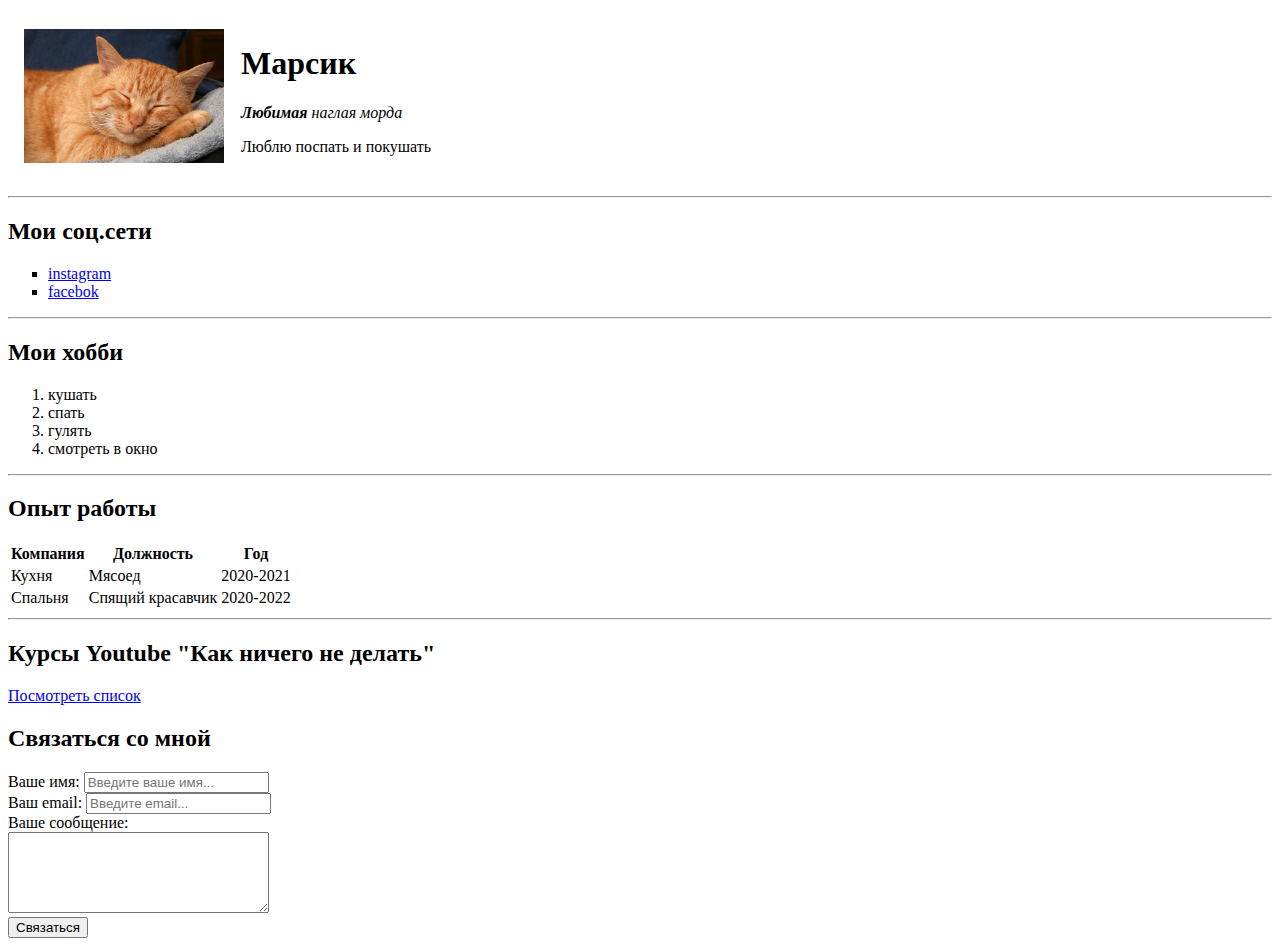
==== index.html @ fb39f142 "Create cv" ====
<!DOCTYPE html>
<html lang>
<head>
    <meta charset="UTF-8">
 <title>Resume Likusya</title>
</head>
<body>
  <table cellspacing="15">
<tr>
  <td>
    <img src="avatar.jpeg" width="200" alt="фото"/>
  </td>
  <td>
    <h1>Марсик</h1> 
    <p><em><strong>Любимая</strong> наглая морда</em> </p> 
    <p>Люблю поспать и покушать</p>
  
  </td>
</tr>

  </table>
 
  <hr>

  <h2>Мои соц.сети</h2>
<ul type="square">
    <li><a href="https://instsgram.com/nice_nails.lika" target="_blank">instagram</a></li>
    <li><a href="facebok" target="_blank">facebok</a></li>
</ul>

  <hr>

  <h2>Мои хобби</h2>
<ol>
    <li>кушать</li>
    <li>спать</li>
    <li>гулять</li>
<li>смотреть в окно</li>
</ol>

  <hr>

<h2>Опыт работы</h2>
<table >
    <tr>
      <th>Компания</th>
      <th>Должность</th>
      <th>Год</th>
    </tr>
    <tr>
      <td>Кухня</td>
      <td>Мясоед</td>
      <td>2020-2021</td>
    </tr>
  
  <tr>
      <td>Спальня</td>
      <td>Спящий красавчик</td>
      <td>2020-2022</td>
  </tr>
</table>

<hr>

<h2>Курсы Youtube "Как ничего не делать"</h2>
<a href="Youtube.html">Посмотреть список</a>

<h2>Связаться со мной</h2>
<form action="/">
  <label for="name">Ваше имя:</label>
  <input tupe="text"  id="name"
  placeholder="Введите ваше имя..."> 

  <br>

  <label for="email">Ваш email:</label>
  <input tupe="email"  id="email"
   placeholder="Введите email...">

   <br>

  <label for="text">Ваше сообщение:</label>

  <br>

<textarea id="text" rows="5" cols="30"></textarea>

<br>

<input type="submit" value="Связаться">



</form>
</body>
</html>
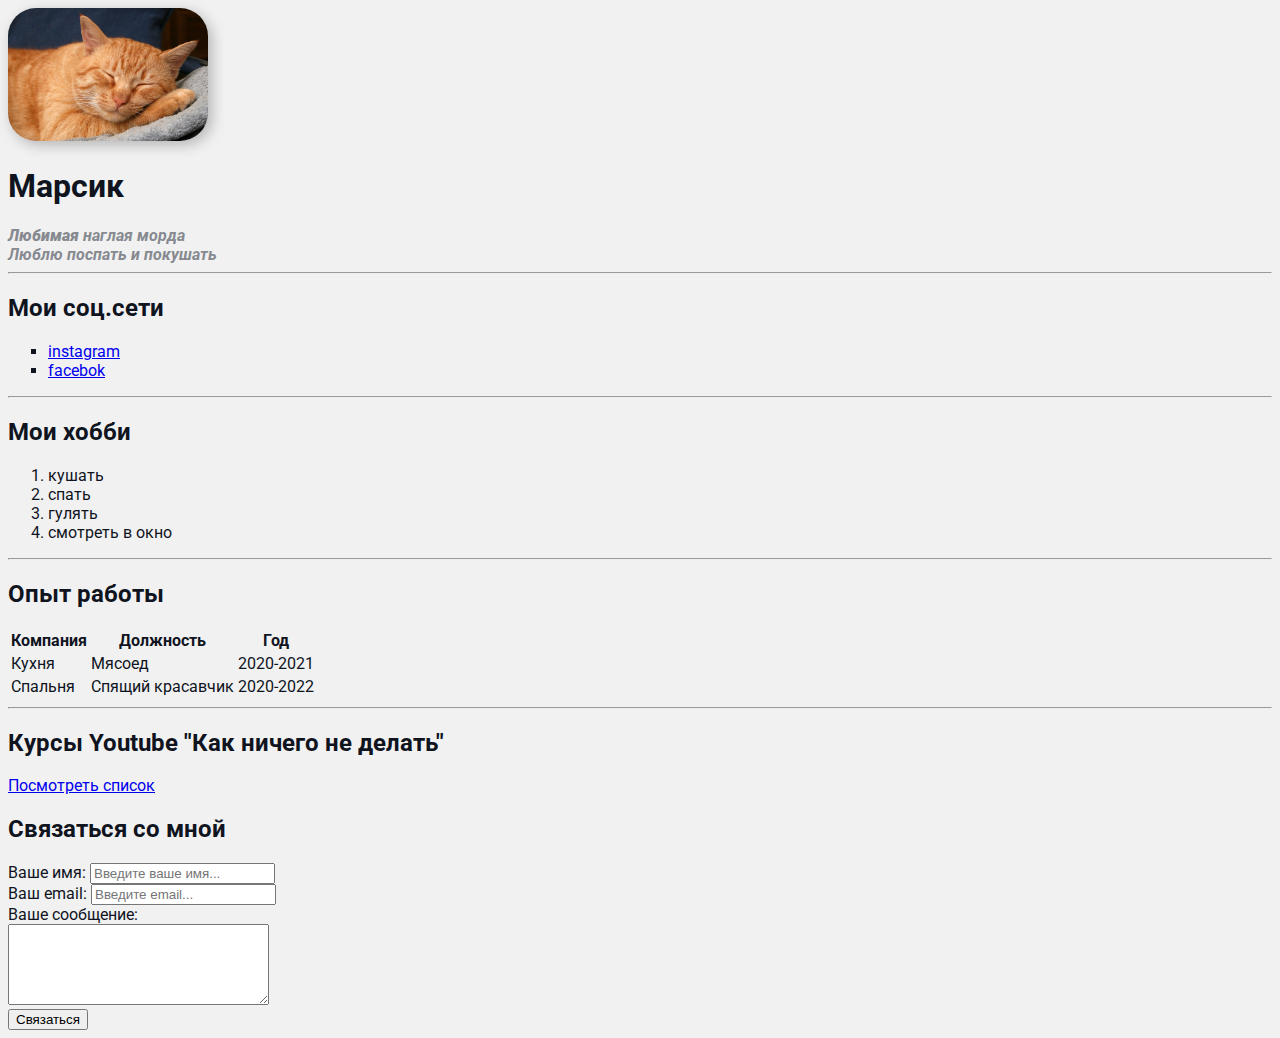
==== commit 7a2f8732: "added css" ====
--- a/index.html
+++ b/index.html
@@ -2,24 +2,18 @@
 <html lang>
 <head>
     <meta charset="UTF-8">
- <title>Resume Likusya</title>
-</head>
+ <title>Resume Marsik</title>
+<link href="styles.css" rel="stylesheet"/>
 <body>
-  <table cellspacing="15">
-<tr>
-  <td>
-    <img src="avatar.jpeg" width="200" alt="фото"/>
-  </td>
-  <td>
+  
+  <div class="info">
+    <img src="avatar.jpeg" alt="фото"
+    class="avatar" />
     <h1>Марсик</h1> 
-    <p><em><strong>Любимая</strong> наглая морда</em> </p> 
+    <p><strong>Любимая</strong> наглая морда</p> 
     <p>Люблю поспать и покушать</p>
-  
-  </td>
-</tr>
+  </div>
 
-  </table>
- 
   <hr>
 
   <h2>Мои соц.сети</h2>
--- a/styles.css
+++ b/styles.css
@@ -0,0 +1,29 @@
+@import url('https://fonts.googleapis.com/css2?family=Roboto&display=swap');
+
+body {
+  background-color: #f1f1f1;
+  color: #0f141e;
+
+  font-size: 16px;
+  font-weight: normal;
+  font-family:'Roboto', sans-serif;
+
+/* font: normal 16px 'Roboto', sans-serif; */
+}
+
+.avatar {
+    width: 200px; 
+    border-radius: 28px;
+    box-shadow: 4px 4px 14px rgba(0,0,0,0.25);
+}
+
+.info p{
+    color: #86898f;
+    margin: 0;
+    font-style: italic;
+    font-weight: bold;
+    text-decoration: none;
+    /*text-transform: uppercase ;*/
+    /* letter-spacing: 15px; */
+    /* word-spacing: 42px */
+}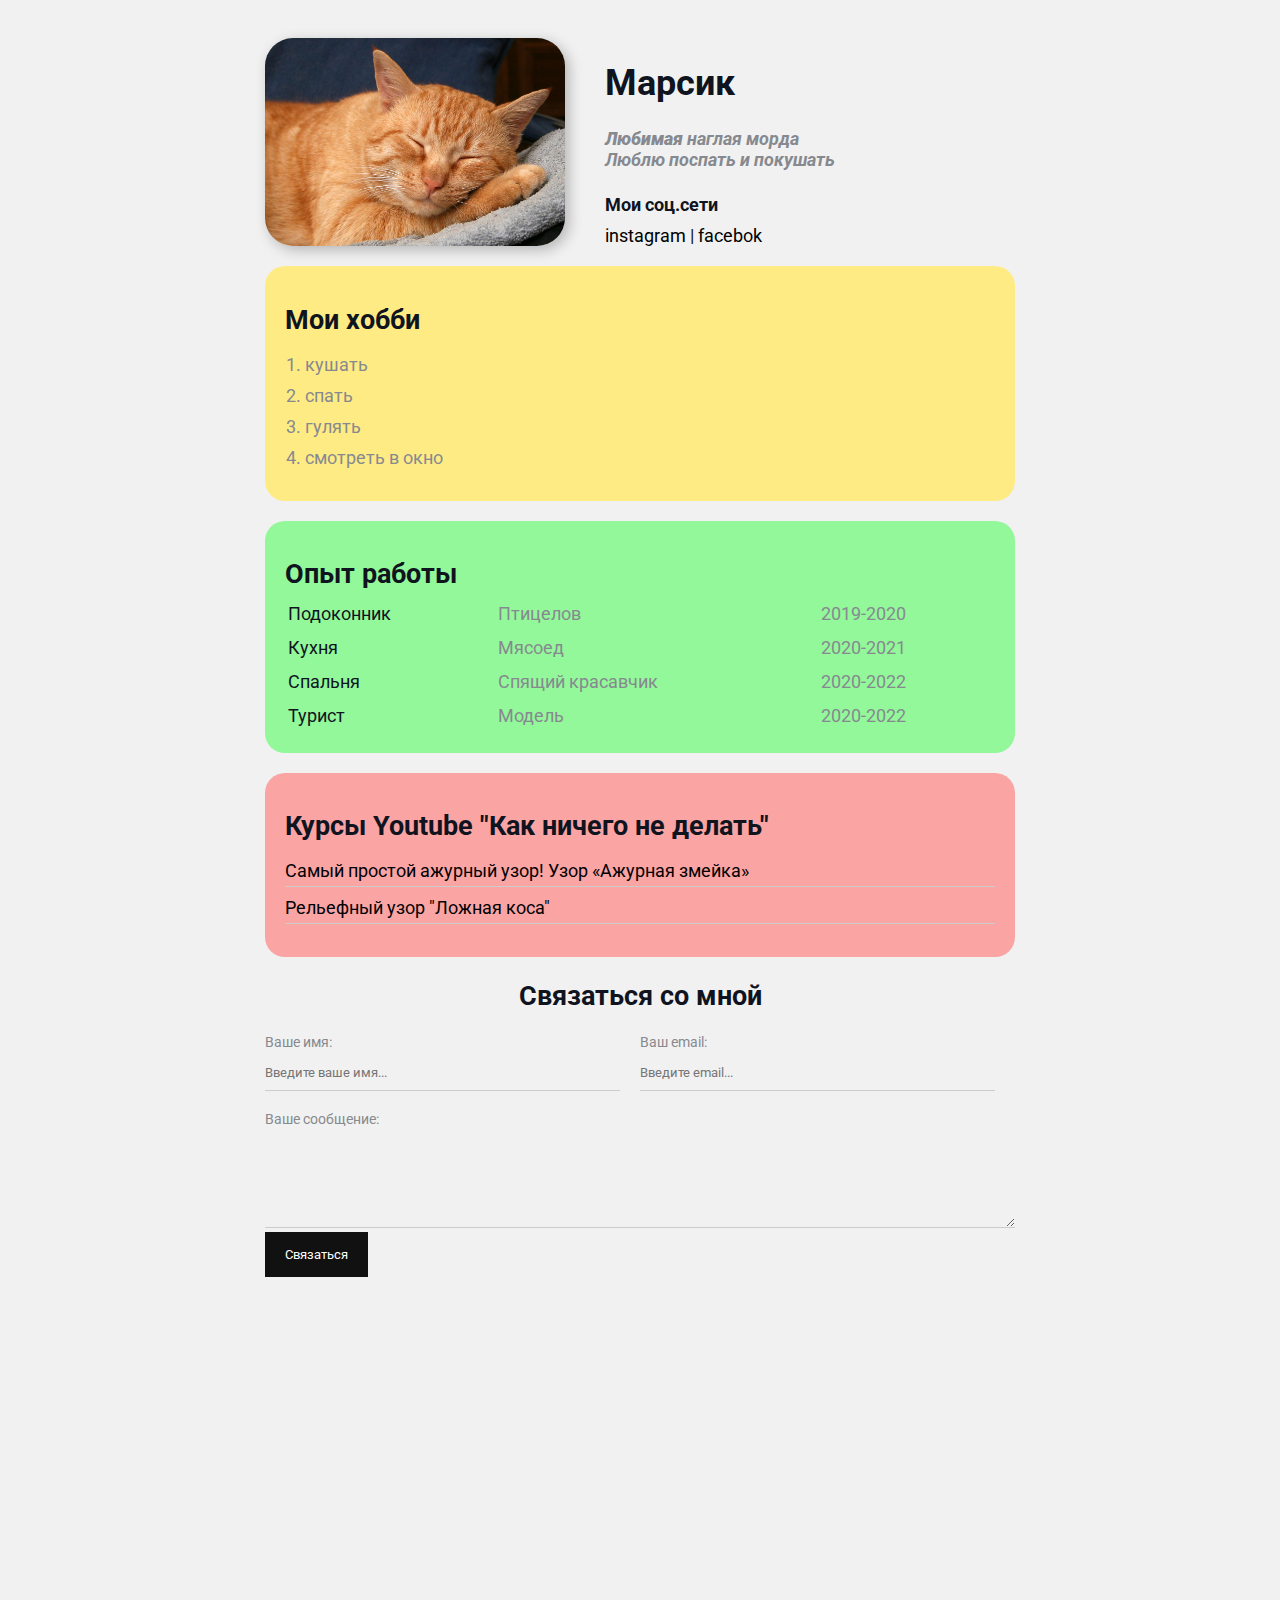
==== commit 2c6f5811: "New" ====
--- a/index.html
+++ b/index.html
@@ -1,90 +1,120 @@
 <!DOCTYPE html>
 <html lang>
+
 <head>
-    <meta charset="UTF-8">
- <title>Resume Marsik</title>
-<link href="styles.css" rel="stylesheet"/>
+  <meta charset="UTF-8">
+  <title>Resume Marsik</title>
+  <link href="styles.css" rel="stylesheet" />
+
 <body>
-  
-  <div class="info">
-    <img src="avatar.jpeg" alt="фото"
-    class="avatar" />
-    <h1>Марсик</h1> 
-    <p><strong>Любимая</strong> наглая морда</p> 
-    <p>Люблю поспать и покушать</p>
+  <div class="container">
+    <div class="info">
+      <img src="avatar.jpeg" alt="фото" class="avatar" />
+      <div class="info-text">
+        <h1>Марсик</h1>
+        <p><strong>Любимая</strong> наглая морда</p>
+        <p>Люблю поспать и покушать</p>
+
+        <h4>Мои соц.сети</h4>
+
+        <a href="https://instsgram.com/nice_nails.lika" target="_blank">instagram</a>
+        |
+        <a href="facebok" target="_blank">facebok</a>
+      </div>
+    </div>
+
+
+    <div class="card bg-yellow">
+      <h2>Мои хобби</h2>
+      <ol class="list">
+        <li>кушать</li>
+        <li>спать</li>
+        <li>гулять</li>
+        <li>смотреть в окно</li>
+      </ol>
+    </div>
+
+    <div class="card bg-green">
+      <h2>Опыт работы</h2>
+      <table class="table">
+
+        <tr>
+          <td>Подоконник</td>
+          <td>Птицелов</td>
+          <td>2019-2020</td>
+        </tr>
+
+        <tr>
+          <td>Кухня</td>
+          <td>Мясоед</td>
+          <td>2020-2021</td>
+        </tr>
+
+        <tr>
+          <td>Спальня</td>
+          <td>Спящий красавчик</td>
+          <td>2020-2022</td>
+        </tr>
+
+        <tr>
+          <td>Турист</td>
+          <td>Модель</td>
+          <td>2020-2022</td>
+        </tr>
+
+      </table>
+    </div>
+
+    <div class="card bg-red">
+      <h2>Курсы Youtube "Как ничего не делать"</h2>
+      <ul class="link-list">
+        <li>
+          <a href="https://youtu.be/XwEN1rE4B04">Самый простой ажурный узор! Узор «Ажурная змейка»</a>
+        </li>
+        <li>
+          <a href="https://www.youtube.com/watch?v=VozaECidVnE"> Рельефный узор "Ложная коса" </a>
+        </li>
+      </ul>
+    </div>
+
+    <div class="contact">
+
+
+      <h2>Связаться со мной</h2>
+      <form action="/">
+        <div class="row">
+          <div class="form-group">
+            <label for="name">Ваше имя:</label>
+            <input tupe="text" id="name" placeholder="Введите ваше имя...">
+          </div>
+
+          <div class="form-group">
+            <label for="email">Ваш email:</label>
+            <input tupe="email" id="email" placeholder="Введите email...">
+          </div>
+        </div>
+
+        <div class="form-group">
+          <label for="text">Ваше сообщение:</label>
+        </div>
+
+        <div class="form-group">
+          <textarea id="text" rows="5" cols="30"></textarea>
+        </div>
+        <input class="btn" type="submit" value="Связаться">
+    
+        </form>
+    </div>
+
+    <div class="position">
+      <div class="box">
+      </div>
+    </div>
   </div>
 
-  <hr>
 
-  <h2>Мои соц.сети</h2>
-<ul type="square">
-    <li><a href="https://instsgram.com/nice_nails.lika" target="_blank">instagram</a></li>
-    <li><a href="facebok" target="_blank">facebok</a></li>
-</ul>
+  <div style="margin-bottom: 500px;"></div>
+  </div>
+</body>
 
-  <hr>
-
-  <h2>Мои хобби</h2>
-<ol>
-    <li>кушать</li>
-    <li>спать</li>
-    <li>гулять</li>
-<li>смотреть в окно</li>
-</ol>
-
-  <hr>
-
-<h2>Опыт работы</h2>
-<table >
-    <tr>
-      <th>Компания</th>
-      <th>Должность</th>
-      <th>Год</th>
-    </tr>
-    <tr>
-      <td>Кухня</td>
-      <td>Мясоед</td>
-      <td>2020-2021</td>
-    </tr>
-  
-  <tr>
-      <td>Спальня</td>
-      <td>Спящий красавчик</td>
-      <td>2020-2022</td>
-  </tr>
-</table>
-
-<hr>
-
-<h2>Курсы Youtube "Как ничего не делать"</h2>
-<a href="Youtube.html">Посмотреть список</a>
-
-<h2>Связаться со мной</h2>
-<form action="/">
-  <label for="name">Ваше имя:</label>
-  <input tupe="text"  id="name"
-  placeholder="Введите ваше имя..."> 
-
-  <br>
-
-  <label for="email">Ваш email:</label>
-  <input tupe="email"  id="email"
-   placeholder="Введите email...">
-
-   <br>
-
-  <label for="text">Ваше сообщение:</label>
-
-  <br>
-
-<textarea id="text" rows="5" cols="30"></textarea>
-
-<br>
-
-<input type="submit" value="Связаться">
-
-
-
-</form>
-</body>
 </html>--- a/styles.css
+++ b/styles.css
@@ -1,29 +1,215 @@
 @import url('https://fonts.googleapis.com/css2?family=Roboto&display=swap');
 
+/* * {
+  padding: 0;
+  margin: 0;
+} */
 body {
   background-color: #f1f1f1;
   color: #0f141e;
 
-  font-size: 16px;
+  font-size: 18px;
   font-weight: normal;
   font-family:'Roboto', sans-serif;
 
 /* font: normal 16px 'Roboto', sans-serif; */
 }
 
+a {
+  color:black;
+  text-decoration: none;
+}
+
+a:hover {
+  text-decoration: underline ;
+}
+
+a:active {
+  color: blue
+}
+
+a:visited {
+  color: grey;
+}
+
+
 .avatar {
-    width: 200px; 
+    width: 300px; 
     border-radius: 28px;
     box-shadow: 4px 4px 14px rgba(0,0,0,0.25);
 }
 
+.info {
+  display: flex;
+  margin-bottom: 20px;
+}
+
+@media (max-width:700px) {
+  .info {
+    text-align: center;
+    display: block;
+  }
+}
+
+.info-text {
+  margin-left: 40px; 
+}
+
+
+.info-text h4 {
+  margin-bottom: 10px;
+}
+
 .info p{
-    color: #86898f;
-    margin: 0;
-    font-style: italic;
-    font-weight: bold;
-    text-decoration: none;
-    /*text-transform: uppercase ;*/
-    /* letter-spacing: 15px; */
-    /* word-spacing: 42px */
-}+  color: #86898f;
+  margin: 0;
+  font-style: italic;
+  font-weight: bold;
+  text-decoration: none;
+  /*text-transform: uppercase ;*/
+  /* letter-spacing: 15px; */
+  /* word-spacing: 42px */
+}
+
+ /* Box Model */
+
+ .container {
+  max-width: 750px;
+  margin: auto;
+  padding-top: 30px;
+}
+/* 
+.social {
+  background: yellow ;
+
+} */
+
+/* .box-model > div {
+  float: left;
+  background: #000;
+  border:4px solid red;
+  height: 200px;
+  width: 25%;
+  box-sizing: border-box;
+} */
+
+.bg-yellow {
+  background: #ffeb84
+}
+
+.bg-green {
+  background: #92f89a
+}
+
+.bg-red {
+  background: #faa4a4
+}
+
+.card {
+  padding: 15px 20px;
+  margin-bottom: 20px;
+  border-radius: 20px;
+}
+
+.card h2 {
+  margin-bottom: 10px;
+}
+
+.list {
+  padding: 0 20px;
+}
+
+.list li {
+  color: #86898f;
+  margin-bottom: 10px;   
+}
+
+.table {
+  width: 100%;
+}
+
+.table td {
+  padding-bottom: 10px;
+}
+
+.table td:nth-child(2), .table td:nth-child(3) {
+  color:#86898f;
+}
+
+/* .table td:nth-child(even){
+  background: red; */
+
+.link-list {
+  list-style: none;
+  padding:0;
+}
+
+.link-list li {
+  margin-bottom:10px; 
+  padding-bottom: 5px;
+  border-bottom: 1px solid #ccc;
+}
+
+.contact h2 {
+  text-align: center;
+}
+
+.form-group label {
+  display: block;
+  font-size: 14px;
+  color: #86898f;
+}
+
+.form-group input,
+.form-group textarea {
+  width: 100%;
+  box-sizing: border-box;
+  border: none;
+  background: transparent;
+  border-bottom: 1px solid #ccc;
+  color: #000;
+  padding: 15px 0 10px;
+  outline: none;
+  font-family: inherit;
+}
+
+.row {
+  display: flex;
+  margin-bottom: 20px;
+}
+
+.row > .form-group {
+  width: 50%;
+  margin-right: 20px; 
+}
+
+.row > .form-group:first-child {
+  margin-right: 20px;
+}
+
+.btn {
+  background: #111;
+  padding: 15px 20px;
+  color: #fff;
+  border: none;
+  font-family: inherit;
+  cursor: pointer;
+}
+
+.btn:hover {
+  opacity: 0.9;
+}
+
+/* position */
+
+/* .position {
+  border: 4px solid black;
+  margin-top: 40px;
+  padding: 20px;
+}
+.box {
+  position: static;
+  width: 50px;
+  height: 50px;
+  background: lightcoral; */
+}
